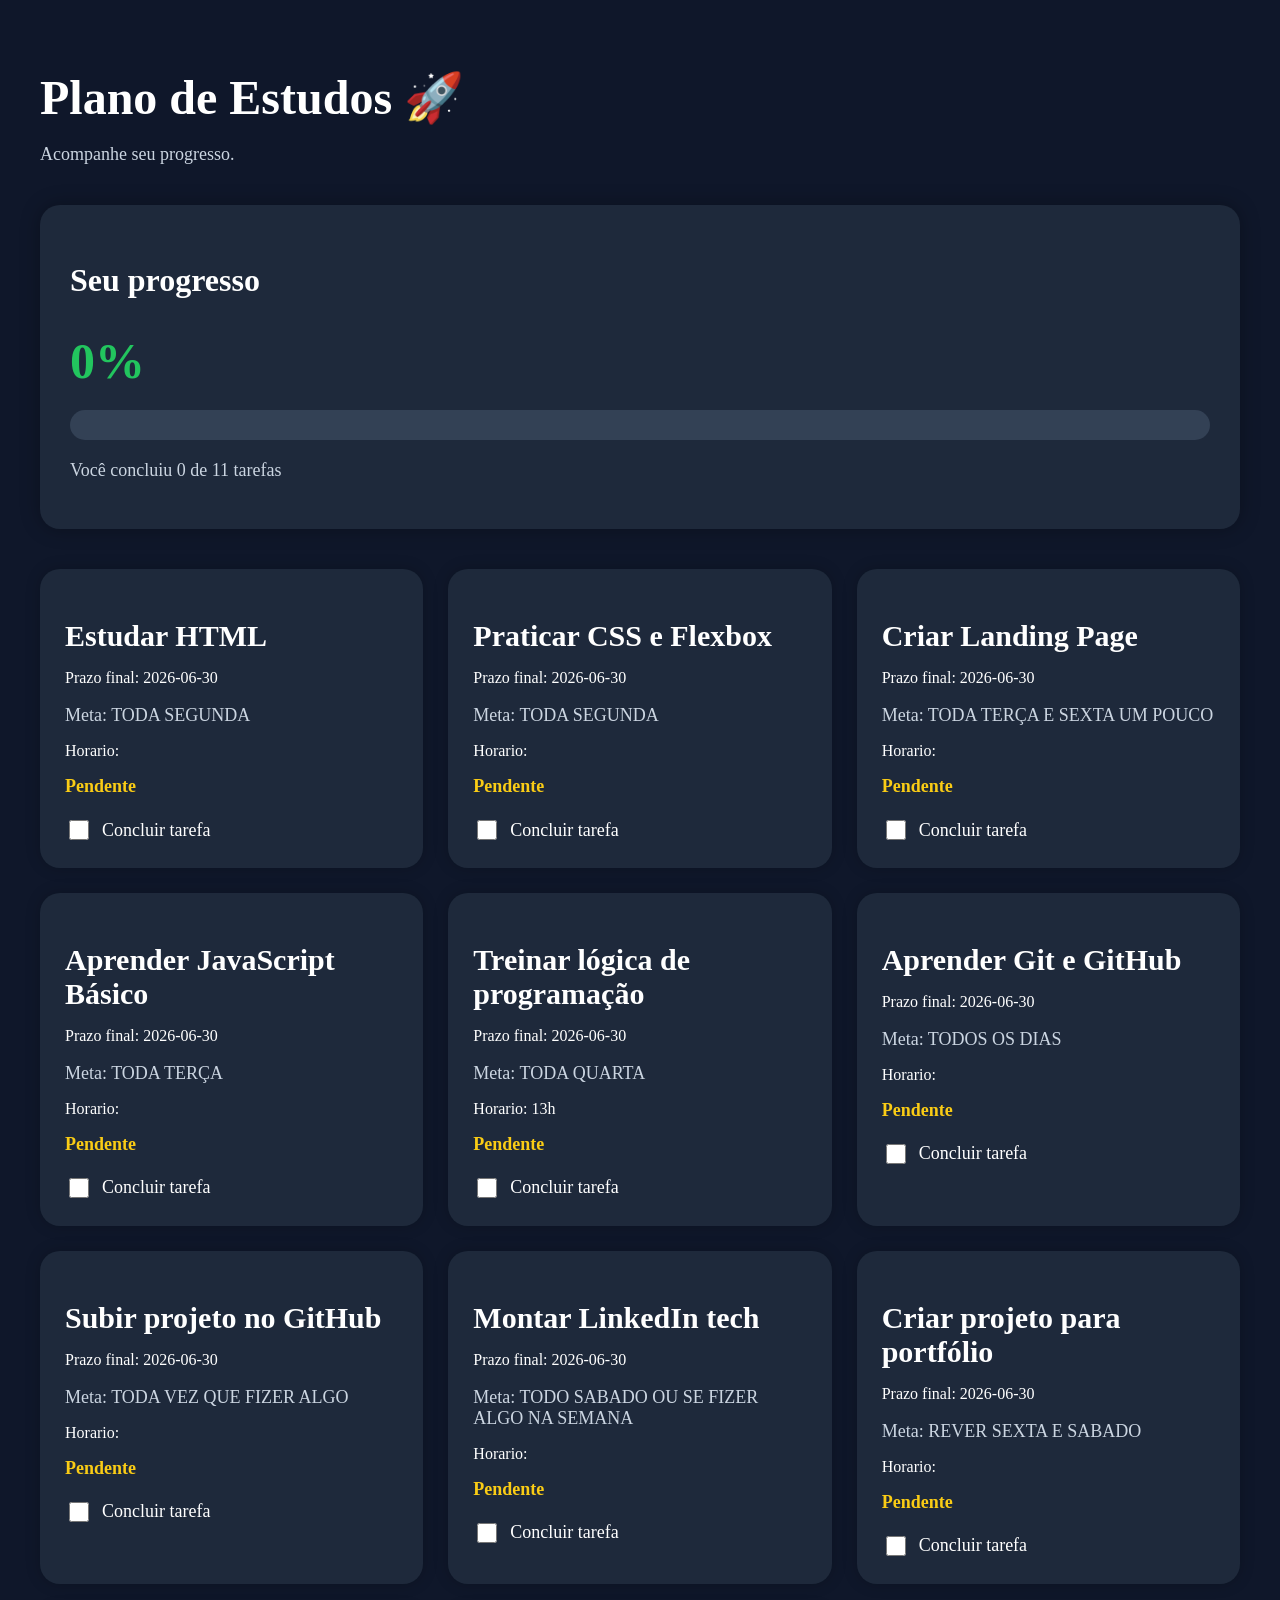
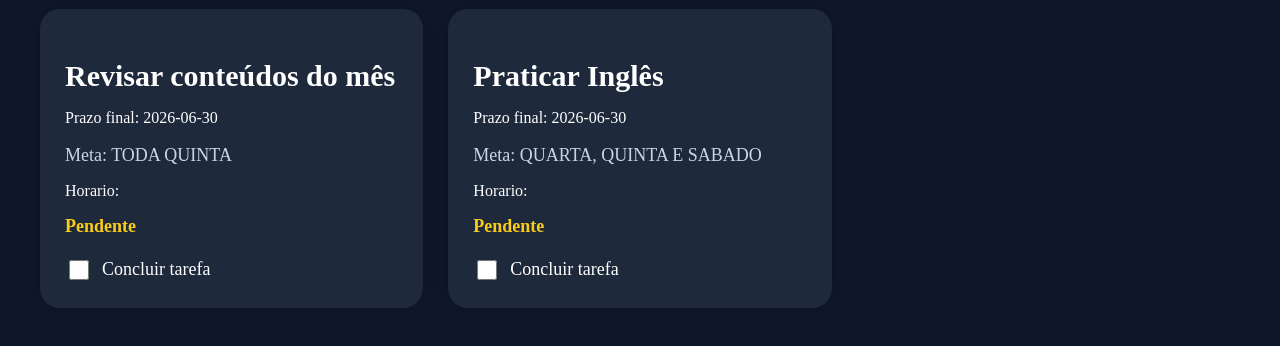
==== index.html @ c826266b "Update no JS" ====
<!DOCTYPE html>
<html lang="pt-BR">
<head>
  <meta charset="UTF-8">
  <meta name="viewport" content="width=device-width, initial-scale=1.0">
  <title>Plano de Estudos</title>

  <link rel="stylesheet" href="PlanodeEstudo.css">
</head>
<body>

  <div class="container">

    <div class="titulo">
      <h1>Plano de Estudos 🚀</h1>
      <p>Acompanhe seu progresso.</p>
    </div>

    <div class="progresso">
      <h2>Seu progresso</h2>

      <h1 id="percentual">0%</h1>

      <div class="barra">
        <div class="barra-preenchida" id="barra"></div>
      </div>

      <p id="texto-progresso"></p>
    </div>

    <div class="cards" id="cards"></div>

  </div>

  <script src="PlanodeEstudo.Js"></script>

</body>
</html>
---- PlanodeEstudo.css ----
Cola ISSO inteiro no seu `PlanodeEstudo.css` 👍

```css id="x8m2q5"
*{
  margin: 0;
  padding: 0;
  box-sizing: border-box;
  font-family: Arial, Helvetica, sans-serif;
}

body{
  background: #0f172a;
  color: white;
  padding: 30px;
}

.container{
  max-width: 1200px;
  margin: auto;
}

.titulo{
  margin-bottom: 40px;
}

.titulo h1{
  font-size: 48px;
  margin-bottom: 10px;
}

.titulo p{
  color: #cbd5e1;
  font-size: 18px;
}

.progresso{
  background: #1e293b;
  padding: 30px;
  border-radius: 20px;
  margin-bottom: 40px;
  box-shadow: 0 0 20px rgba(0,0,0,0.3);
}

.progresso h2{
  margin-bottom: 20px;
  font-size: 32px;
}

#percentual{
  font-size: 50px;
  margin-bottom: 20px;
  color: #22c55e;
}

.barra{
  width: 100%;
  height: 30px;
  background: #334155;
  border-radius: 30px;
  overflow: hidden;
  margin-bottom: 20px;
}

.barra-preenchida{
  width: 0%;
  height: 100%;
  background: linear-gradient(
    90deg,
    #22c55e,
    #4ade80
  );

  transition: 0.5s;
}

#texto-progresso{
  color: #cbd5e1;
  font-size: 18px;
}

.cards{
  display: grid;
  grid-template-columns: repeat(auto-fit, minmax(300px,1fr));
  gap: 25px;
}

.card{
  background: #1e293b;
  padding: 25px;
  border-radius: 20px;
  transition: 0.3s;
  box-shadow: 0 0 15px rgba(0,0,0,0.2);
}

.card:hover{
  transform: translateY(-5px);
}

.card h2{
  font-size: 30px;
  margin-bottom: 15px;
}

.descricao{
  color: #cbd5e1;
  margin-bottom: 15px;
  font-size: 18px;
}

.concluido{
  color: #22c55e;
  font-weight: bold;
  font-size: 18px;
}

.pendente{
  color: #facc15;
  font-weight: bold;
  font-size: 18px;
}

label{
  display: flex;
  align-items: center;
  gap: 10px;
  margin-top: 20px;
  font-size: 18px;
  cursor: pointer;
}

input[type="checkbox"]{
  width: 20px;
  height: 20px;
  cursor: pointer;
}

@media(max-width:768px){

  .titulo h1{
    font-size: 38px;
  }

  .progresso h2{
    font-size: 28px;
  }

  #percentual{
    font-size: 40px;
  }

}
```
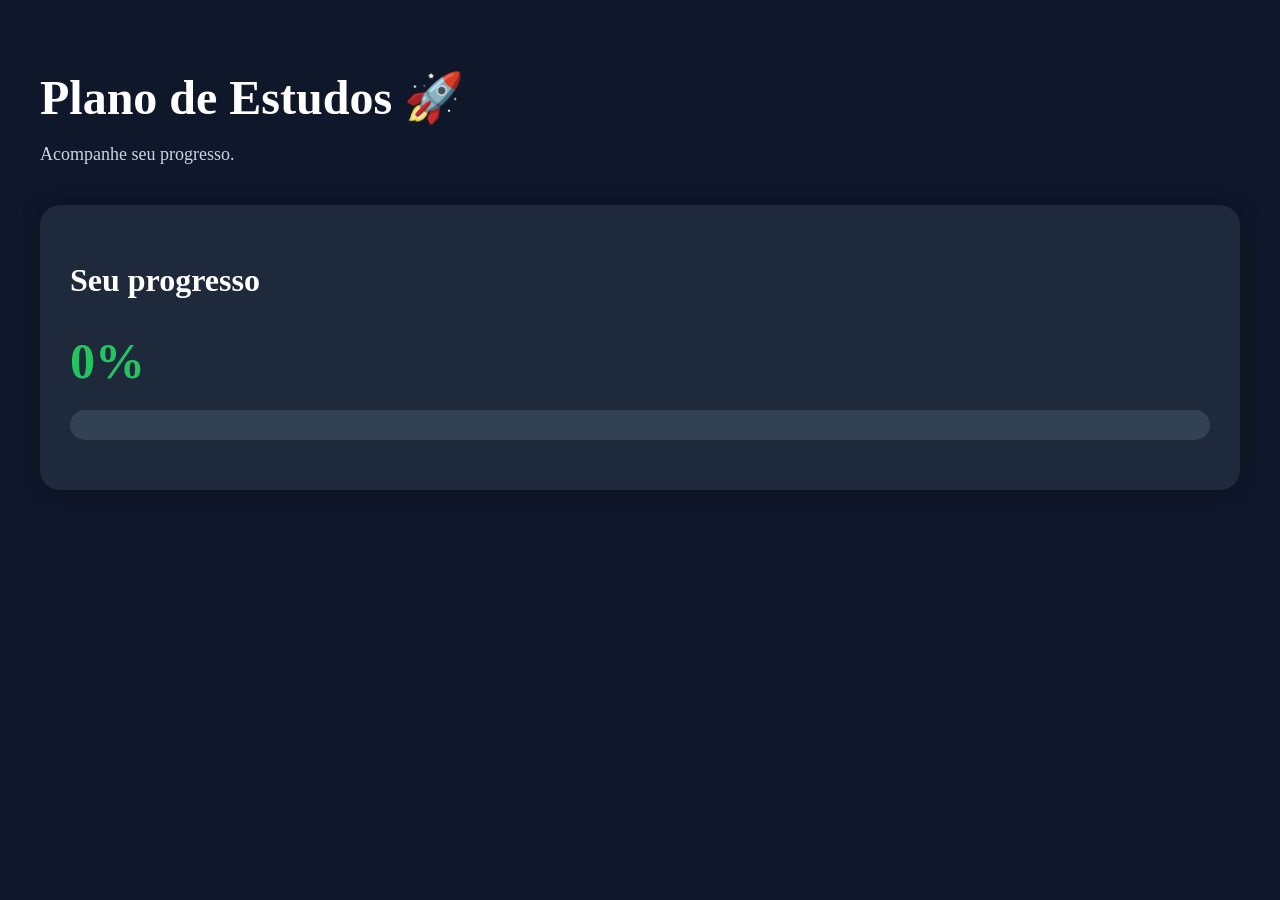
==== commit c1d90f2b: "Update no html" ====
--- a/index.html
+++ b/index.html
@@ -32,7 +32,7 @@
 
   </div>
 
-  <script src="PlanodeEstudo.Js"></script>
+  <script src="PlanodeEstudo.js"></script>
 
 </body>
 </html>
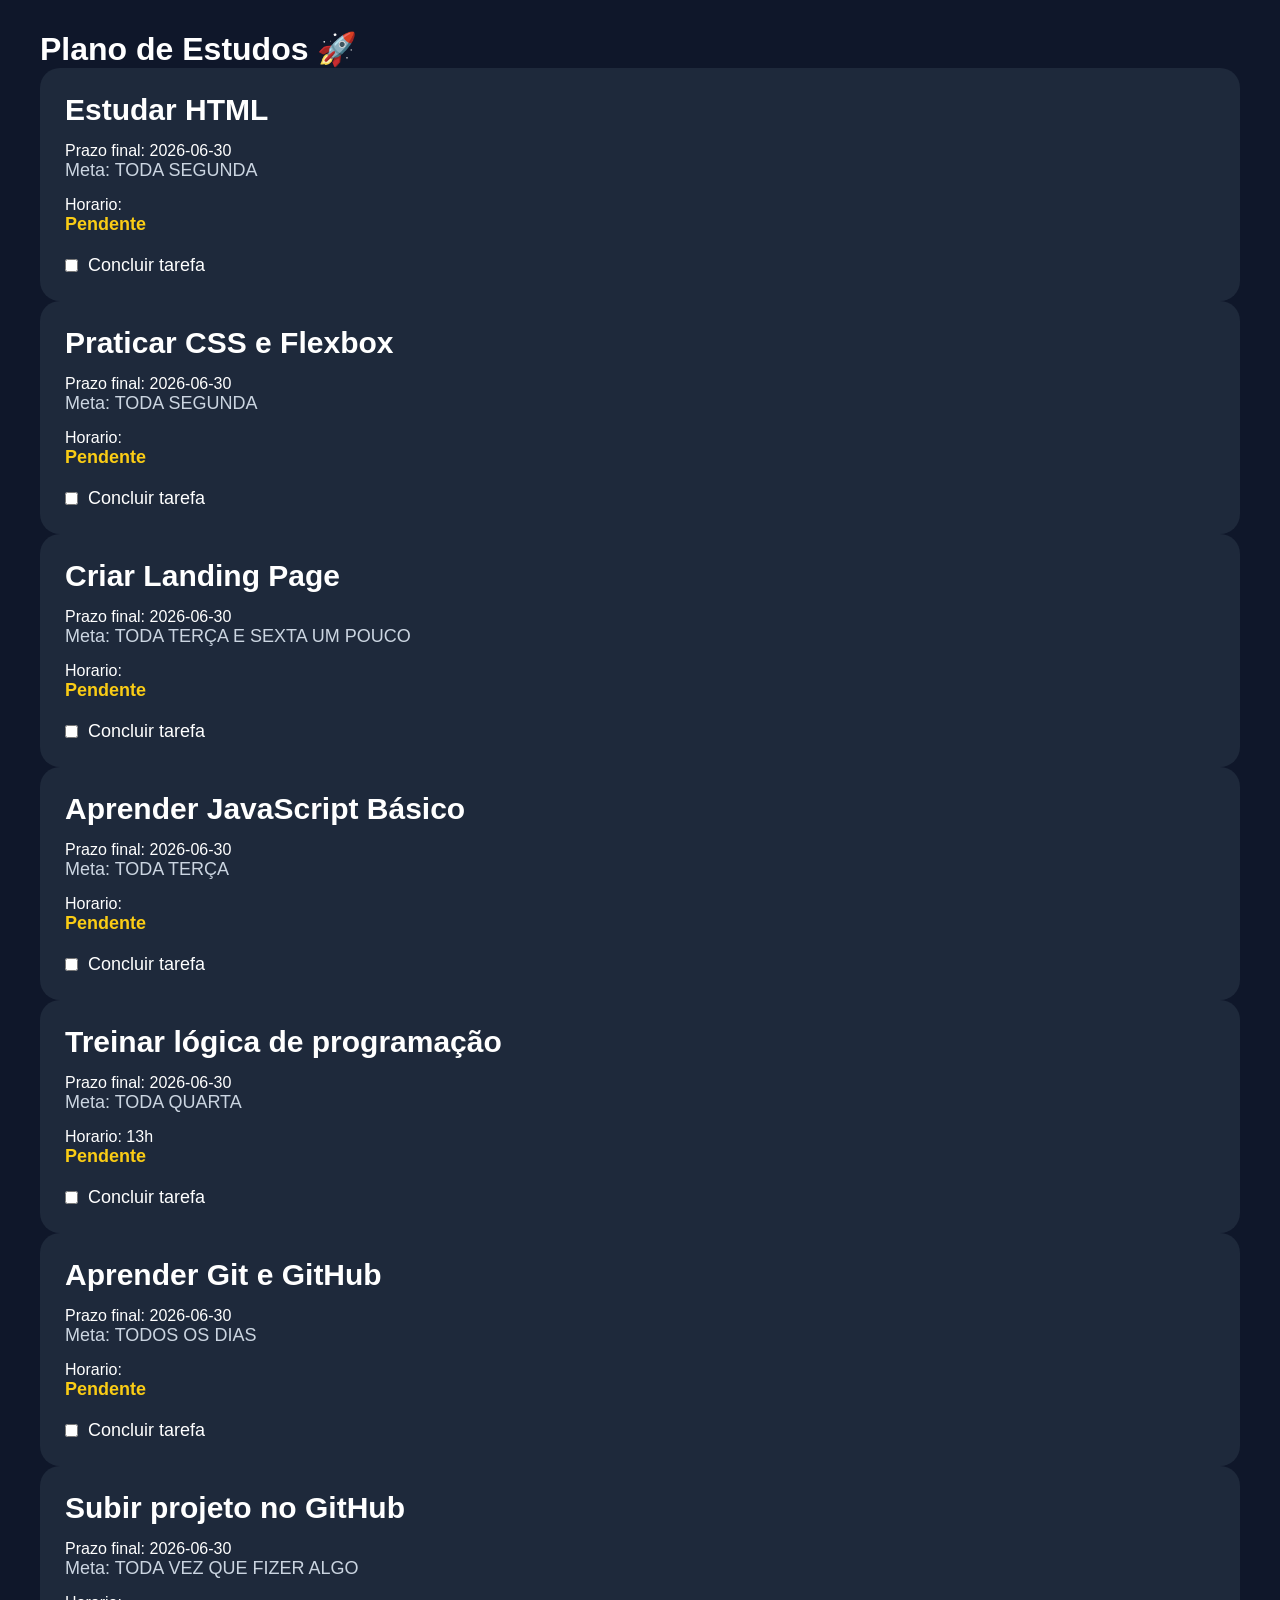
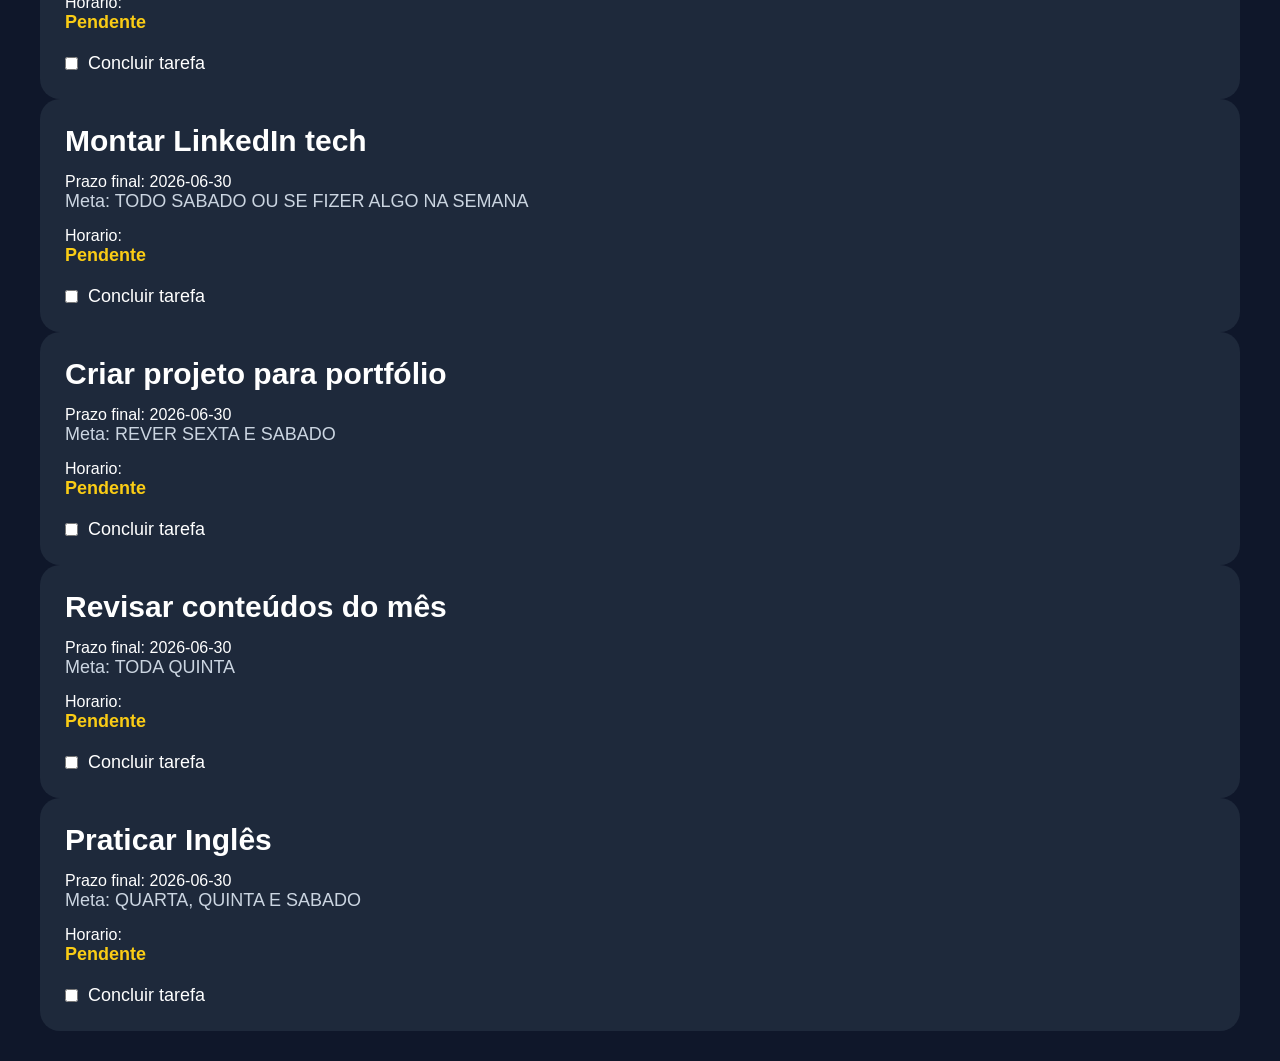
==== commit e282698e: "Inicio do Projeto" ====
--- a/index.html
+++ b/index.html
@@ -2,37 +2,16 @@
 <html lang="pt-BR">
 <head>
   <meta charset="UTF-8">
-  <meta name="viewport" content="width=device-width, initial-scale=1.0">
   <title>Plano de Estudos</title>
-
-  <link rel="stylesheet" href="PlanodeEstudo.css">
+  <link rel="stylesheet" href="style.css">
 </head>
 <body>
 
   <div class="container">
-
-    <div class="titulo">
-      <h1>Plano de Estudos 🚀</h1>
-      <p>Acompanhe seu progresso.</p>
-    </div>
-
-    <div class="progresso">
-      <h2>Seu progresso</h2>
-
-      <h1 id="percentual">0%</h1>
-
-      <div class="barra">
-        <div class="barra-preenchida" id="barra"></div>
-      </div>
-
-      <p id="texto-progresso"></p>
-    </div>
-
-    <div class="cards" id="cards"></div>
-
+    <h1>Plano de Estudos 🚀</h1>
+    <div id="cards"></div>
   </div>
 
-  <script src="PlanodeEstudo.js"></script>
-
+  <script src="script.js"></script>
 </body>
 </html>
--- a/style.css
+++ b/style.css
@@ -0,0 +1,146 @@
+*{
+  margin: 0;
+  padding: 0;
+  box-sizing: border-box;
+  font-family: Arial, Helvetica, sans-serif;
+}
+
+body{
+  background: #0f172a;
+  color: white;
+  padding: 30px;
+}
+
+.container{
+  max-width: 1200px;
+  margin: auto;
+}
+
+.titulo{
+  margin-bottom: 40px;
+}
+
+.titulo h1{
+  font-size: 48px;
+  margin-bottom: 10px;
+}
+
+.titulo p{
+  color: #cbd5e1;
+  font-size: 18px;
+}
+
+.progresso{
+  background: #1e293b;
+  padding: 30px;
+  border-radius: 20px;
+  margin-bottom: 40px;
+  box-shadow: 0 0 20px rgba(0,0,0,0.3);
+}
+
+.progresso h2{
+  margin-bottom: 20px;
+  font-size: 32px;
+}
+
+#percentual{
+  font-size: 50px;
+  margin-bottom: 20px;
+  color: #22c55e;
+}
+
+.barra{
+  width: 100%;
+  height: 30px;
+  background: #334155;
+  border-radius: 30px;
+  overflow: hidden;
+  margin-bottom: 20px;
+}
+
+.barra-preenchida{
+  width: 0%;
+  height: 100%;
+  background: linear-gradient(90deg, #22c55e, #4ade80, #86efac);
+  transition: 0.5s;
+}
+
+#texto-progresso{
+  color: #cbd5e1;
+  font-size: 18px;
+}
+
+.cards{
+  display: grid;
+  grid-template-columns: repeat(auto-fit, minmax(300px,1fr));
+  gap: 25px;
+}
+
+.card{
+  background: #1e293b;
+  padding: 25px;
+  border-radius: 20px;
+  transition: transform 0.3s ease, box-shadow 0.3s ease;
+}
+
+.card:hover {
+  transform: translateY(-8px);
+  box-shadow: 0 10px 25px rgba(0,0,0,0.4);
+}
+
+.card h2{
+  font-size: 30px;
+  margin-bottom: 15px;
+}
+
+.descricao{
+  color: #cbd5e1;
+  margin-bottom: 15px;
+  font-size: 18px;
+}   
+
+.concluido{
+  color: #22c55e;
+  font-weight: bold;
+  font-size: 18px;
+}
+
+.pendente{
+  color: #facc15;
+  font-weight: bold;
+  font-size: 18px;
+}
+
+label{
+  display: flex;
+  align-items: center;
+  gap: 10px;
+  margin-top: 20px;
+  font-size: 18px;
+  cursor: pointer;
+}
+
+input[type="checkbox"]:focus {
+  outline: 2px solid #22c55e;
+  outline-offset: 2px;
+}
+
+@media(max-width:768px){
+    .cards {
+        grid-template-columns: 1fr;
+}
+  
+  .titulo h1{
+    font-size: 38px;
+  }
+
+  .progresso h2{
+    font-size: 28px;
+  }
+
+  #percentual{
+    font-size: 40px;
+  }
+
+}
+```
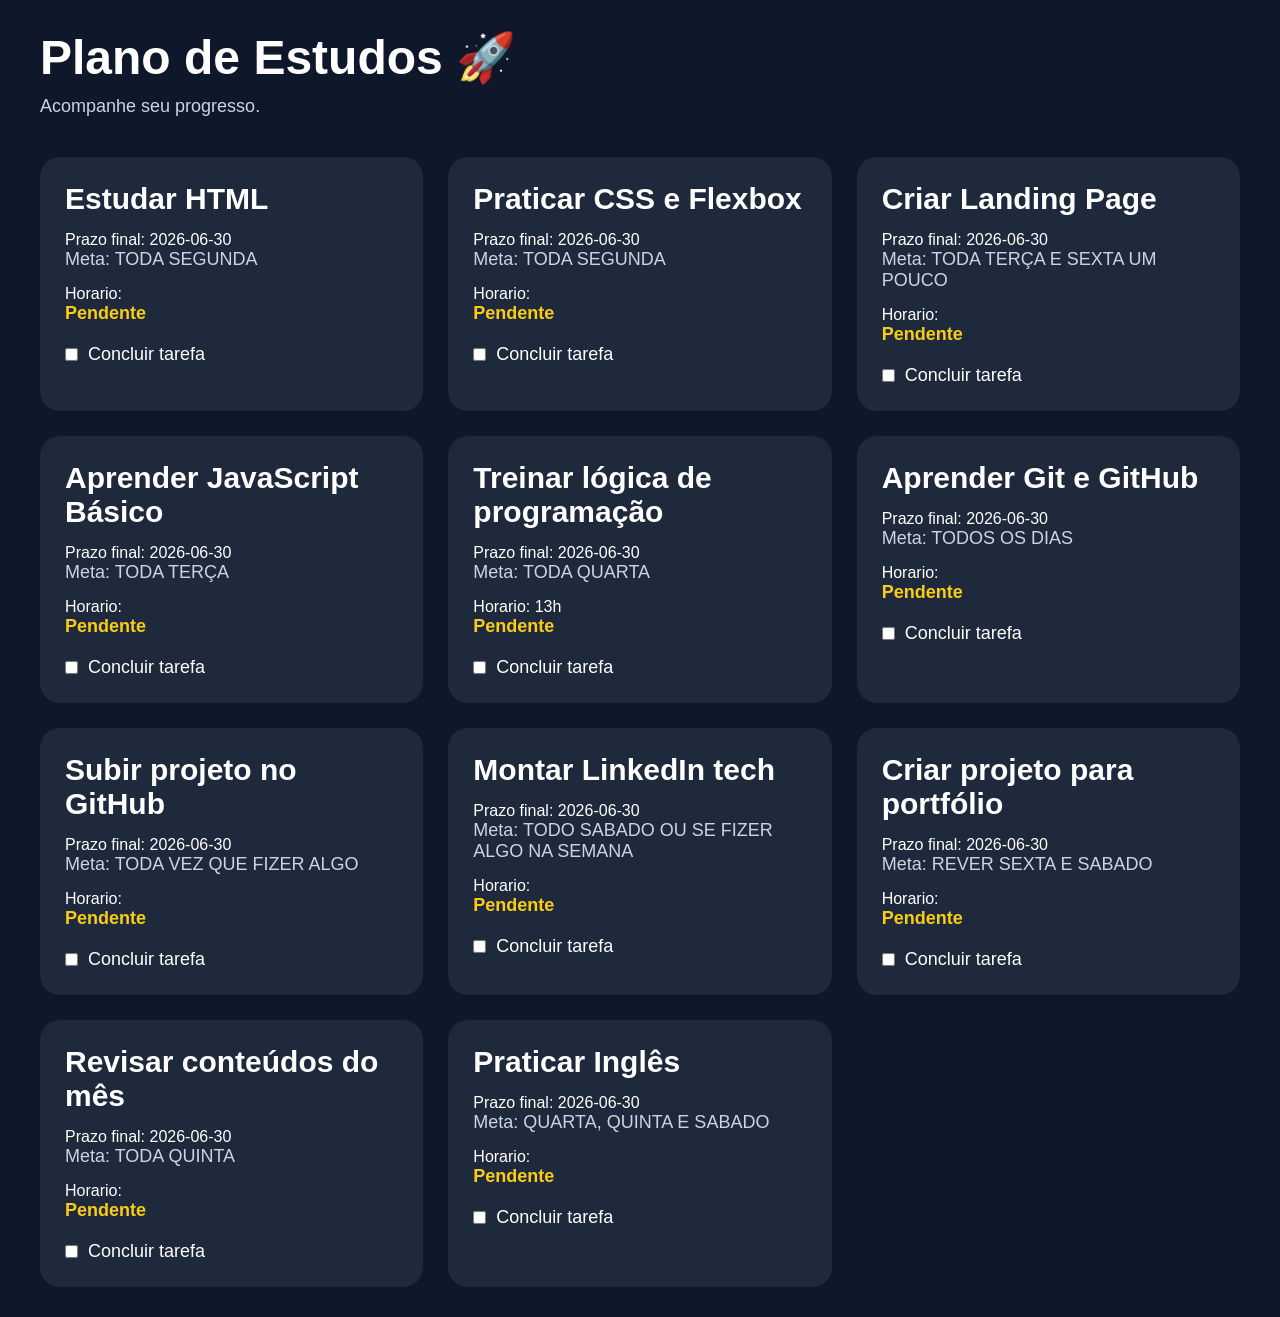
==== commit e403947a: "Update no html" ====
--- a/index.html
+++ b/index.html
@@ -2,16 +2,25 @@
 <html lang="pt-BR">
 <head>
   <meta charset="UTF-8">
+  <meta name="viewport" content="width=device-width, initial-scale=1.0">
   <title>Plano de Estudos</title>
-  <link rel="stylesheet" href="style.css">
+
+  <link rel="stylesheet" href="PlanodeEstudo.css">
 </head>
 <body>
 
   <div class="container">
-    <h1>Plano de Estudos 🚀</h1>
-    <div id="cards"></div>
+
+    <div class="titulo">
+      <h1>Plano de Estudos 🚀</h1>
+      <p>Acompanhe seu progresso.</p>
+    </div>
+
+    <div class="cards" id="cards"></div>
+
   </div>
 
-  <script src="script.js"></script>
+  <script src="PlanodeEstudo.Js"></script>
+
 </body>
 </html>
--- a/PlanodeEstudo.css
+++ b/PlanodeEstudo.css
@@ -0,0 +1,146 @@
+*{
+  margin: 0;
+  padding: 0;
+  box-sizing: border-box;
+  font-family: Arial, Helvetica, sans-serif;
+}
+
+body{
+  background: #0f172a;
+  color: white;
+  padding: 30px;
+}
+
+.container{
+  max-width: 1200px;
+  margin: auto;
+}
+
+.titulo{
+  margin-bottom: 40px;
+}
+
+.titulo h1{
+  font-size: 48px;
+  margin-bottom: 10px;
+}
+
+.titulo p{
+  color: #cbd5e1;
+  font-size: 18px;
+}
+
+.progresso{
+  background: #1e293b;
+  padding: 30px;
+  border-radius: 20px;
+  margin-bottom: 40px;
+  box-shadow: 0 0 20px rgba(0,0,0,0.3);
+}
+
+.progresso h2{
+  margin-bottom: 20px;
+  font-size: 32px;
+}
+
+#percentual{
+  font-size: 50px;
+  margin-bottom: 20px;
+  color: #22c55e;
+}
+
+.barra{
+  width: 100%;
+  height: 30px;
+  background: #334155;
+  border-radius: 30px;
+  overflow: hidden;
+  margin-bottom: 20px;
+}
+
+.barra-preenchida{
+  width: 0%;
+  height: 100%;
+  background: linear-gradient(90deg, #22c55e, #4ade80, #86efac);
+  transition: 0.5s;
+}
+
+#texto-progresso{
+  color: #cbd5e1;
+  font-size: 18px;
+}
+
+.cards{
+  display: grid;
+  grid-template-columns: repeat(auto-fit, minmax(300px,1fr));
+  gap: 25px;
+}
+
+.card{
+  background: #1e293b;
+  padding: 25px;
+  border-radius: 20px;
+  transition: transform 0.3s ease, box-shadow 0.3s ease;
+}
+
+.card:hover {
+  transform: translateY(-8px);
+  box-shadow: 0 10px 25px rgba(0,0,0,0.4);
+}
+
+.card h2{
+  font-size: 30px;
+  margin-bottom: 15px;
+}
+
+.descricao{
+  color: #cbd5e1;
+  margin-bottom: 15px;
+  font-size: 18px;
+}   
+
+.concluido{
+  color: #22c55e;
+  font-weight: bold;
+  font-size: 18px;
+}
+
+.pendente{
+  color: #facc15;
+  font-weight: bold;
+  font-size: 18px;
+}
+
+label{
+  display: flex;
+  align-items: center;
+  gap: 10px;
+  margin-top: 20px;
+  font-size: 18px;
+  cursor: pointer;
+}
+
+input[type="checkbox"]:focus {
+  outline: 2px solid #22c55e;
+  outline-offset: 2px;
+}
+
+@media(max-width:768px){
+    .cards {
+        grid-template-columns: 1fr;
+}
+  
+  .titulo h1{
+    font-size: 38px;
+  }
+
+  .progresso h2{
+    font-size: 28px;
+  }
+
+  #percentual{
+    font-size: 40px;
+  }
+
+}
+```
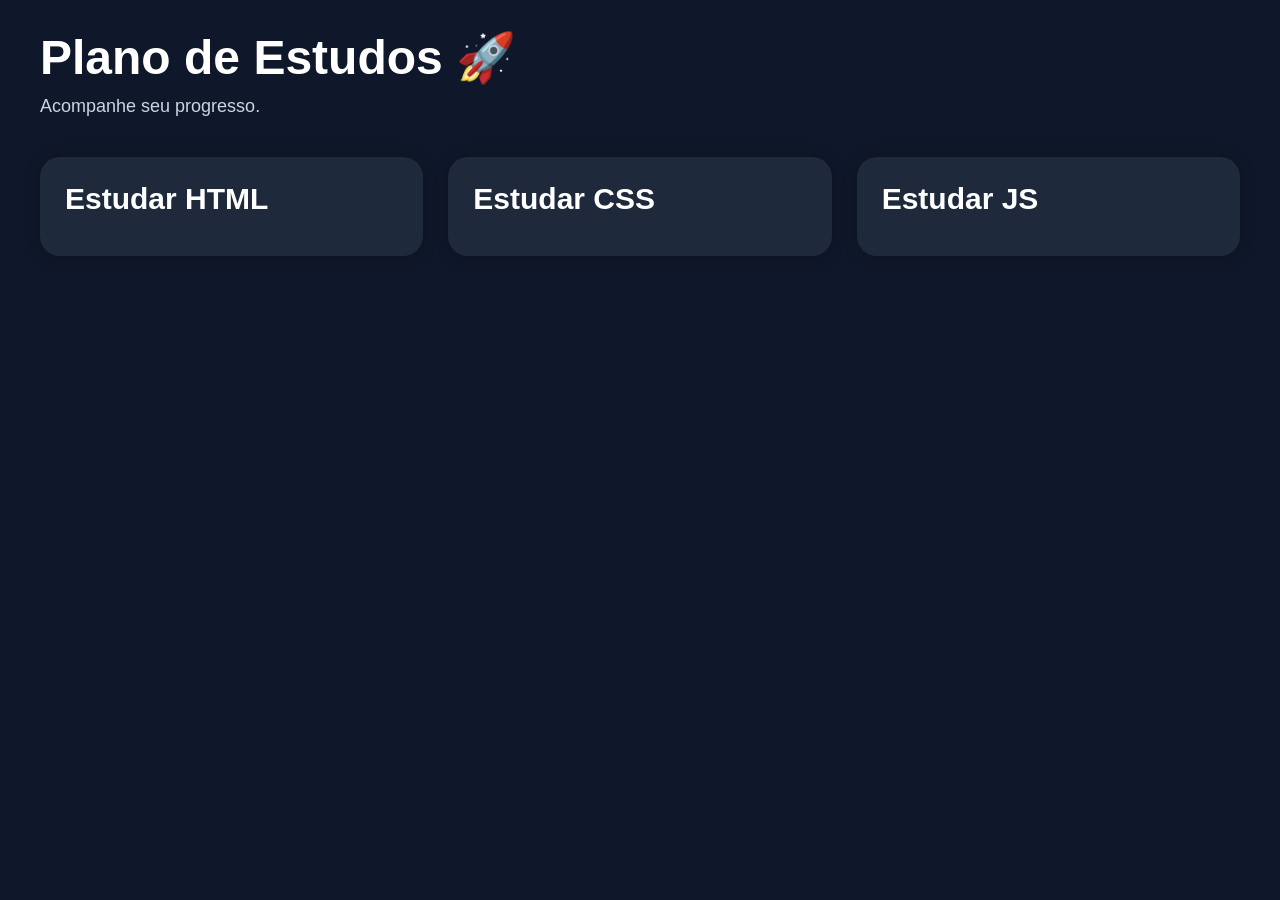
==== commit b62895f3: "Update no html" ====
--- a/index.html
+++ b/index.html
@@ -5,7 +5,7 @@
   <meta name="viewport" content="width=device-width, initial-scale=1.0">
   <title>Plano de Estudos</title>
 
-  <link rel="stylesheet" href="PlanodeEstudo.css">
+  <link rel="stylesheet" href="style.css">
 </head>
 <body>
 
@@ -20,7 +20,7 @@
 
   </div>
 
-  <script src="PlanodeEstudo.Js"></script>
+  <script src="script.js"></script>
 
 </body>
 </html>
--- a/style.css
+++ b/style.css
@@ -0,0 +1,87 @@
+*{
+  margin: 0;
+  padding: 0;
+  box-sizing: border-box;
+  font-family: Arial, Helvetica, sans-serif;
+}
+
+body{
+  background: #0f172a;
+  color: white;
+  padding: 30px;
+}
+
+.container{
+  max-width: 1200px;
+  margin: auto;
+}
+
+.titulo{
+  margin-bottom: 40px;
+}
+
+.titulo h1{
+  font-size: 48px;
+  margin-bottom: 10px;
+}
+
+.titulo p{
+  color: #cbd5e1;
+  font-size: 18px;
+}
+
+.cards{
+  display: grid;
+  grid-template-columns: repeat(auto-fit, minmax(300px,1fr));
+  gap: 25px;
+}
+
+.card{
+  background: #1e293b;
+  padding: 25px;
+  border-radius: 20px;
+  transition: 0.3s;
+  box-shadow: 0 0 15px rgba(0,0,0,0.2);
+}
+
+.card:hover{
+  transform: translateY(-5px);
+}
+
+.card h2{
+  font-size: 30px;
+  margin-bottom: 15px;
+}
+
+.descricao{
+  color: #cbd5e1;
+  margin-bottom: 15px;
+  font-size: 18px;
+}
+
+.concluido{
+  color: #22c55e;
+  font-weight: bold;
+  font-size: 18px;
+}
+
+.pendente{
+  color: #facc15;
+  font-weight: bold;
+  font-size: 18px;
+}
+
+label{
+  display: flex;
+  align-items: center;
+  gap: 10px;
+  margin-top: 20px;
+  font-size: 18px;
+  cursor: pointer;
+}
+
+input[type="checkbox"]{
+  width: 20px;
+  height: 20px;
+  cursor: pointer;
+}
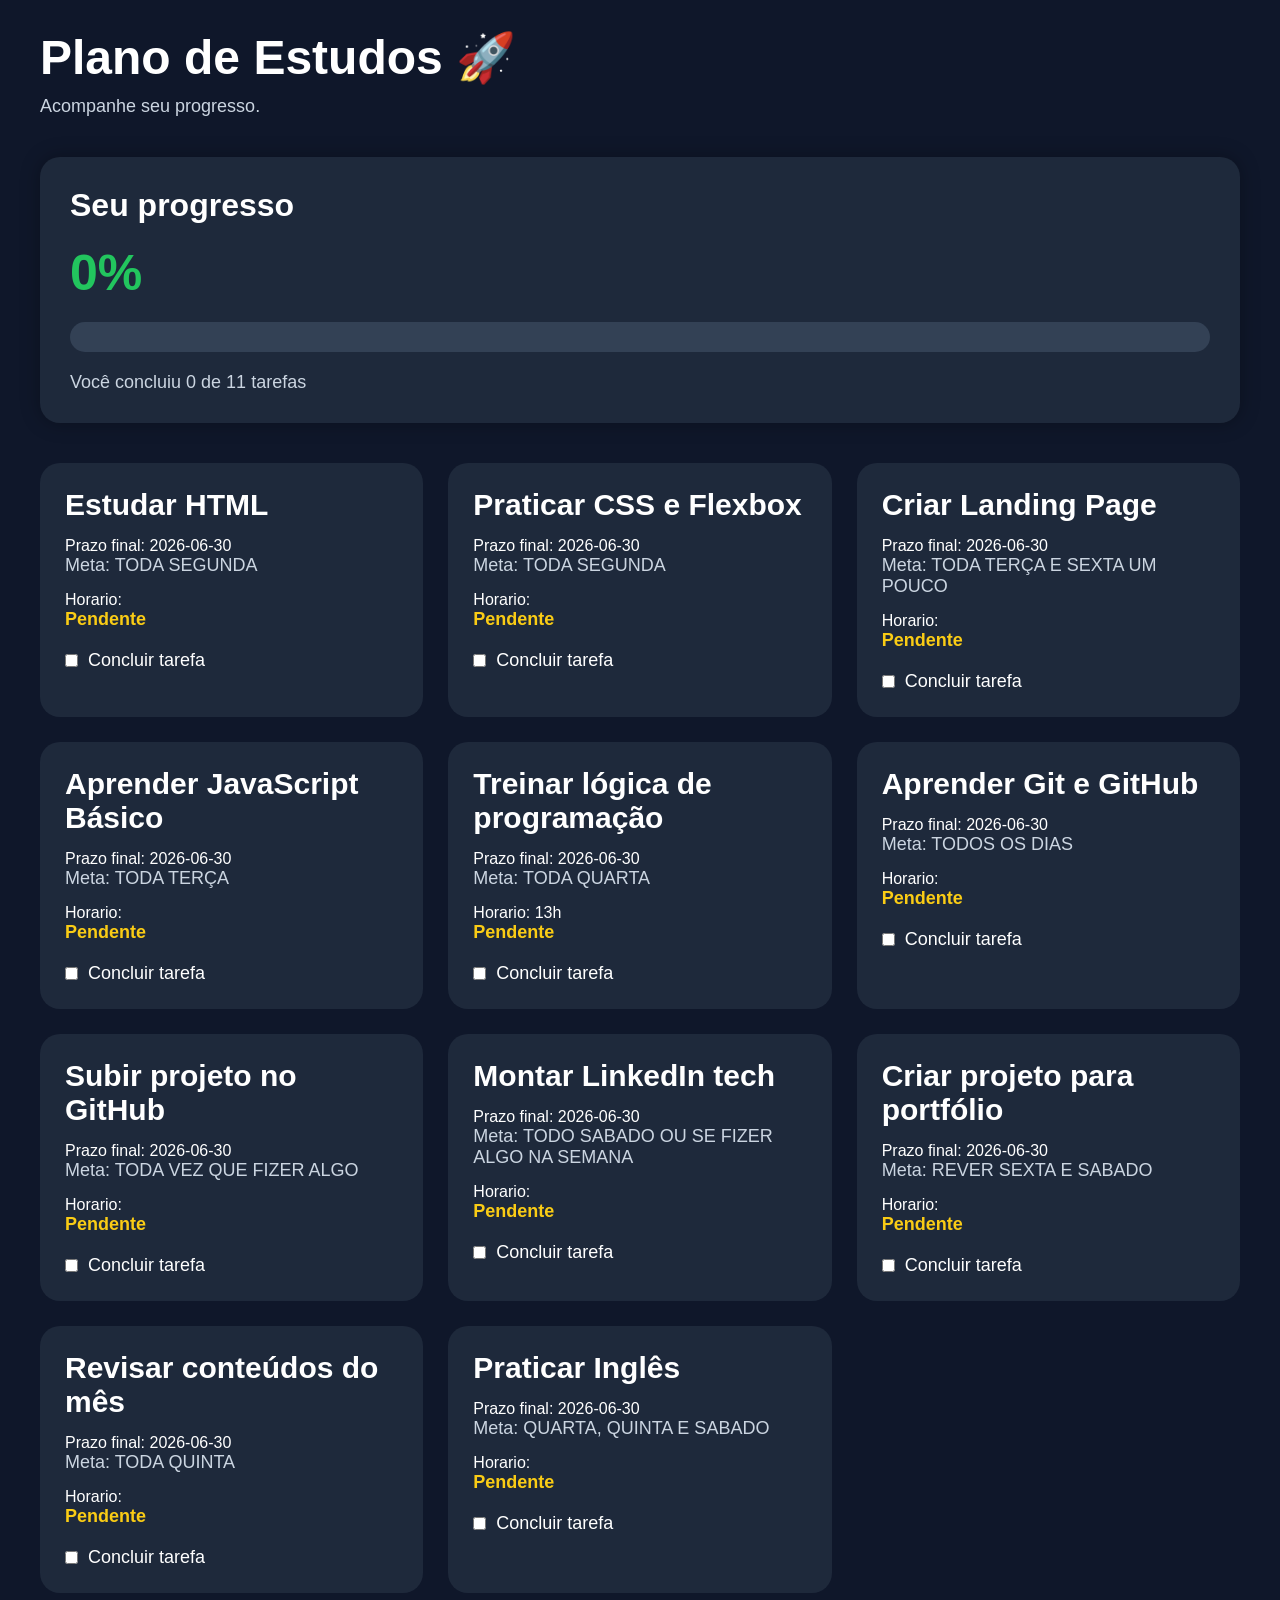
==== commit c1605d23: "Arrumando alguns erros no html" ====
--- a/index.html
+++ b/index.html
@@ -5,7 +5,7 @@
   <meta name="viewport" content="width=device-width, initial-scale=1.0">
   <title>Plano de Estudos</title>
 
-  <link rel="stylesheet" href="style.css">
+  <link rel="stylesheet" href="PlanodeEstudo.css">
 </head>
 <body>
 
@@ -16,11 +16,23 @@
       <p>Acompanhe seu progresso.</p>
     </div>
 
+    <div class="progresso">
+      <h2>Seu progresso</h2>
+
+      <h1 id="percentual">0%</h1>
+
+      <div class="barra">
+        <div class="barra-preenchida" id="barra"></div>
+      </div>
+
+      <p id="texto-progresso"></p>
+    </div>
+
     <div class="cards" id="cards"></div>
 
   </div>
 
-  <script src="script.js"></script>
+  <script src="PlanodeEstudo.Js"></script>
 
 </body>
 </html>
--- a/PlanodeEstudo.css
+++ b/PlanodeEstudo.css
@@ -0,0 +1,146 @@
+*{
+  margin: 0;
+  padding: 0;
+  box-sizing: border-box;
+  font-family: Arial, Helvetica, sans-serif;
+}
+
+body{
+  background: #0f172a;
+  color: white;
+  padding: 30px;
+}
+
+.container{
+  max-width: 1200px;
+  margin: auto;
+}
+
+.titulo{
+  margin-bottom: 40px;
+}
+
+.titulo h1{
+  font-size: 48px;
+  margin-bottom: 10px;
+}
+
+.titulo p{
+  color: #cbd5e1;
+  font-size: 18px;
+}
+
+.progresso{
+  background: #1e293b;
+  padding: 30px;
+  border-radius: 20px;
+  margin-bottom: 40px;
+  box-shadow: 0 0 20px rgba(0,0,0,0.3);
+}
+
+.progresso h2{
+  margin-bottom: 20px;
+  font-size: 32px;
+}
+
+#percentual{
+  font-size: 50px;
+  margin-bottom: 20px;
+  color: #22c55e;
+}
+
+.barra{
+  width: 100%;
+  height: 30px;
+  background: #334155;
+  border-radius: 30px;
+  overflow: hidden;
+  margin-bottom: 20px;
+}
+
+.barra-preenchida{
+  width: 0%;
+  height: 100%;
+  background: linear-gradient(90deg, #22c55e, #4ade80, #86efac);
+  transition: 0.5s;
+}
+
+#texto-progresso{
+  color: #cbd5e1;
+  font-size: 18px;
+}
+
+.cards{
+  display: grid;
+  grid-template-columns: repeat(auto-fit, minmax(300px,1fr));
+  gap: 25px;
+}
+
+.card{
+  background: #1e293b;
+  padding: 25px;
+  border-radius: 20px;
+  transition: transform 0.3s ease, box-shadow 0.3s ease;
+}
+
+.card:hover {
+  transform: translateY(-8px);
+  box-shadow: 0 10px 25px rgba(0,0,0,0.4);
+}
+
+.card h2{
+  font-size: 30px;
+  margin-bottom: 15px;
+}
+
+.descricao{
+  color: #cbd5e1;
+  margin-bottom: 15px;
+  font-size: 18px;
+}   
+
+.concluido{
+  color: #22c55e;
+  font-weight: bold;
+  font-size: 18px;
+}
+
+.pendente{
+  color: #facc15;
+  font-weight: bold;
+  font-size: 18px;
+}
+
+label{
+  display: flex;
+  align-items: center;
+  gap: 10px;
+  margin-top: 20px;
+  font-size: 18px;
+  cursor: pointer;
+}
+
+input[type="checkbox"]:focus {
+  outline: 2px solid #22c55e;
+  outline-offset: 2px;
+}
+
+@media(max-width:768px){
+    .cards {
+        grid-template-columns: 1fr;
+}
+  
+  .titulo h1{
+    font-size: 38px;
+  }
+
+  .progresso h2{
+    font-size: 28px;
+  }
+
+  #percentual{
+    font-size: 40px;
+  }
+
+}
+```
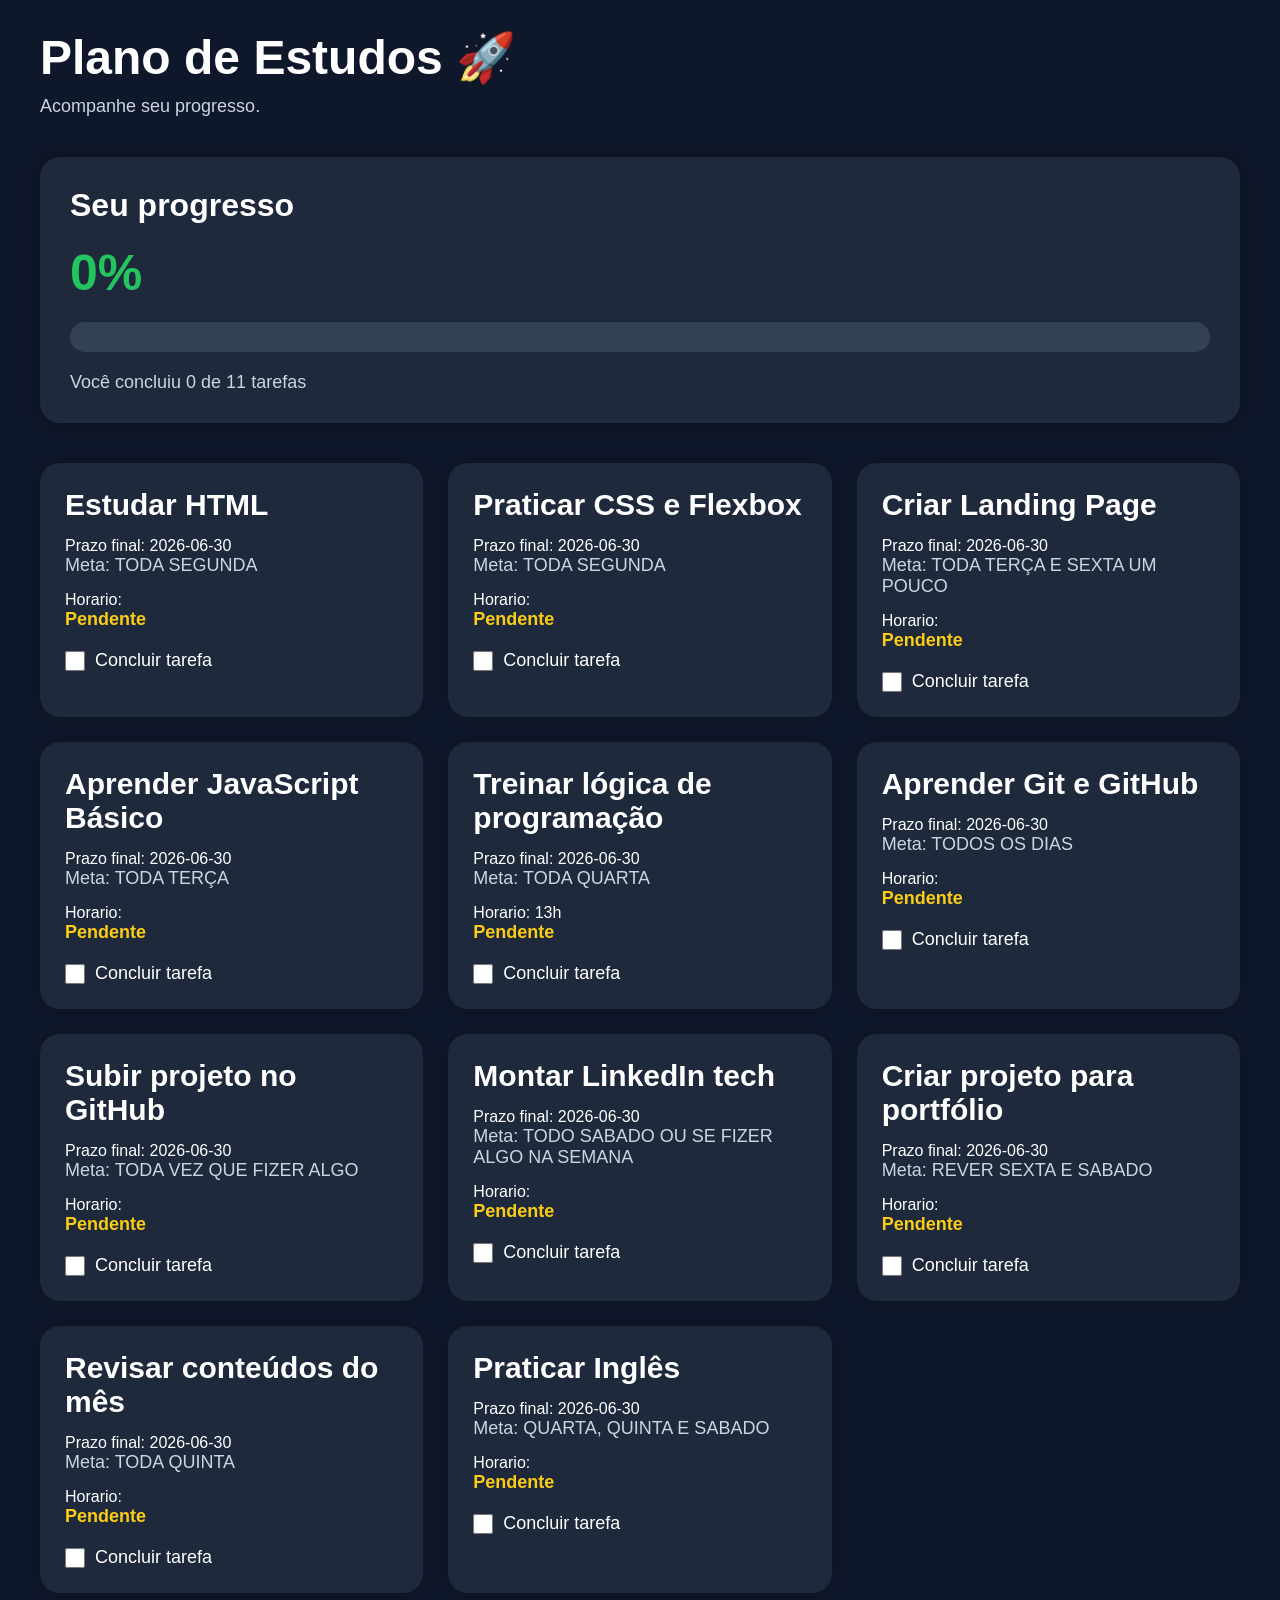
==== commit 3859f893: "Arrumando Html" ====
--- a/index.html
+++ b/index.html
@@ -5,7 +5,7 @@
   <meta name="viewport" content="width=device-width, initial-scale=1.0">
   <title>Plano de Estudos</title>
 
-  <link rel="stylesheet" href="PlanodeEstudo.css">
+  <link rel="stylesheet" href="style.css">
 </head>
 <body>
 
@@ -32,7 +32,7 @@
 
   </div>
 
-  <script src="PlanodeEstudo.Js"></script>
+  <script src="script.js"></script>
 
 </body>
 </html>
--- a/style.css
+++ b/style.css
@@ -0,0 +1,149 @@
+*{
+  margin: 0;
+  padding: 0;
+  box-sizing: border-box;
+  font-family: Arial, Helvetica, sans-serif;
+}
+
+body{
+  background: #0f172a;
+  color: white;
+  padding: 30px;
+}
+
+.container{
+  max-width: 1200px;
+  margin: auto;
+}
+
+.titulo{
+  margin-bottom: 40px;
+}
+
+.titulo h1{
+  font-size: 48px;
+  margin-bottom: 10px;
+}
+
+.titulo p{
+  color: #cbd5e1;
+  font-size: 18px;
+}
+
+.progresso{
+  background: #1e293b;
+  padding: 30px;
+  border-radius: 20px;
+  margin-bottom: 40px;
+  box-shadow: 0 0 20px rgba(0,0,0,0.3);
+}
+
+.progresso h2{
+  margin-bottom: 20px;
+  font-size: 32px;
+}
+
+#percentual{
+  font-size: 50px;
+  margin-bottom: 20px;
+  color: #22c55e;
+}
+
+.barra{
+  width: 100%;
+  height: 30px;
+  background: #334155;
+  border-radius: 30px;
+  overflow: hidden;
+  margin-bottom: 20px;
+}
+
+.barra-preenchida{
+  width: 0%;
+  height: 100%;
+  background: linear-gradient(
+    90deg,
+    #22c55e,
+    #4ade80
+  );
+
+  transition: 0.5s;
+}
+
+#texto-progresso{
+  color: #cbd5e1;
+  font-size: 18px;
+}
+
+.cards{
+  display: grid;
+  grid-template-columns: repeat(auto-fit, minmax(300px,1fr));
+  gap: 25px;
+}
+
+.card{
+  background: #1e293b;
+  padding: 25px;
+  border-radius: 20px;
+  transition: 0.3s;
+  box-shadow: 0 0 15px rgba(0,0,0,0.2);
+}
+
+.card:hover{
+  transform: translateY(-5px);
+}
+
+.card h2{
+  font-size: 30px;
+  margin-bottom: 15px;
+}
+
+.descricao{
+  color: #cbd5e1;
+  margin-bottom: 15px;
+  font-size: 18px;
+}
+
+.concluido{
+  color: #22c55e;
+  font-weight: bold;
+  font-size: 18px;
+}
+
+.pendente{
+  color: #facc15;
+  font-weight: bold;
+  font-size: 18px;
+}
+
+label{
+  display: flex;
+  align-items: center;
+  gap: 10px;
+  margin-top: 20px;
+  font-size: 18px;
+  cursor: pointer;
+}
+
+input[type="checkbox"]{
+  width: 20px;
+  height: 20px;
+  cursor: pointer;
+}
+
+@media(max-width:768px){
+
+  .titulo h1{
+    font-size: 38px;
+  }
+
+  .progresso h2{
+    font-size: 28px;
+  }
+
+  #percentual{
+    font-size: 40px;
+  }
+
+}
+```
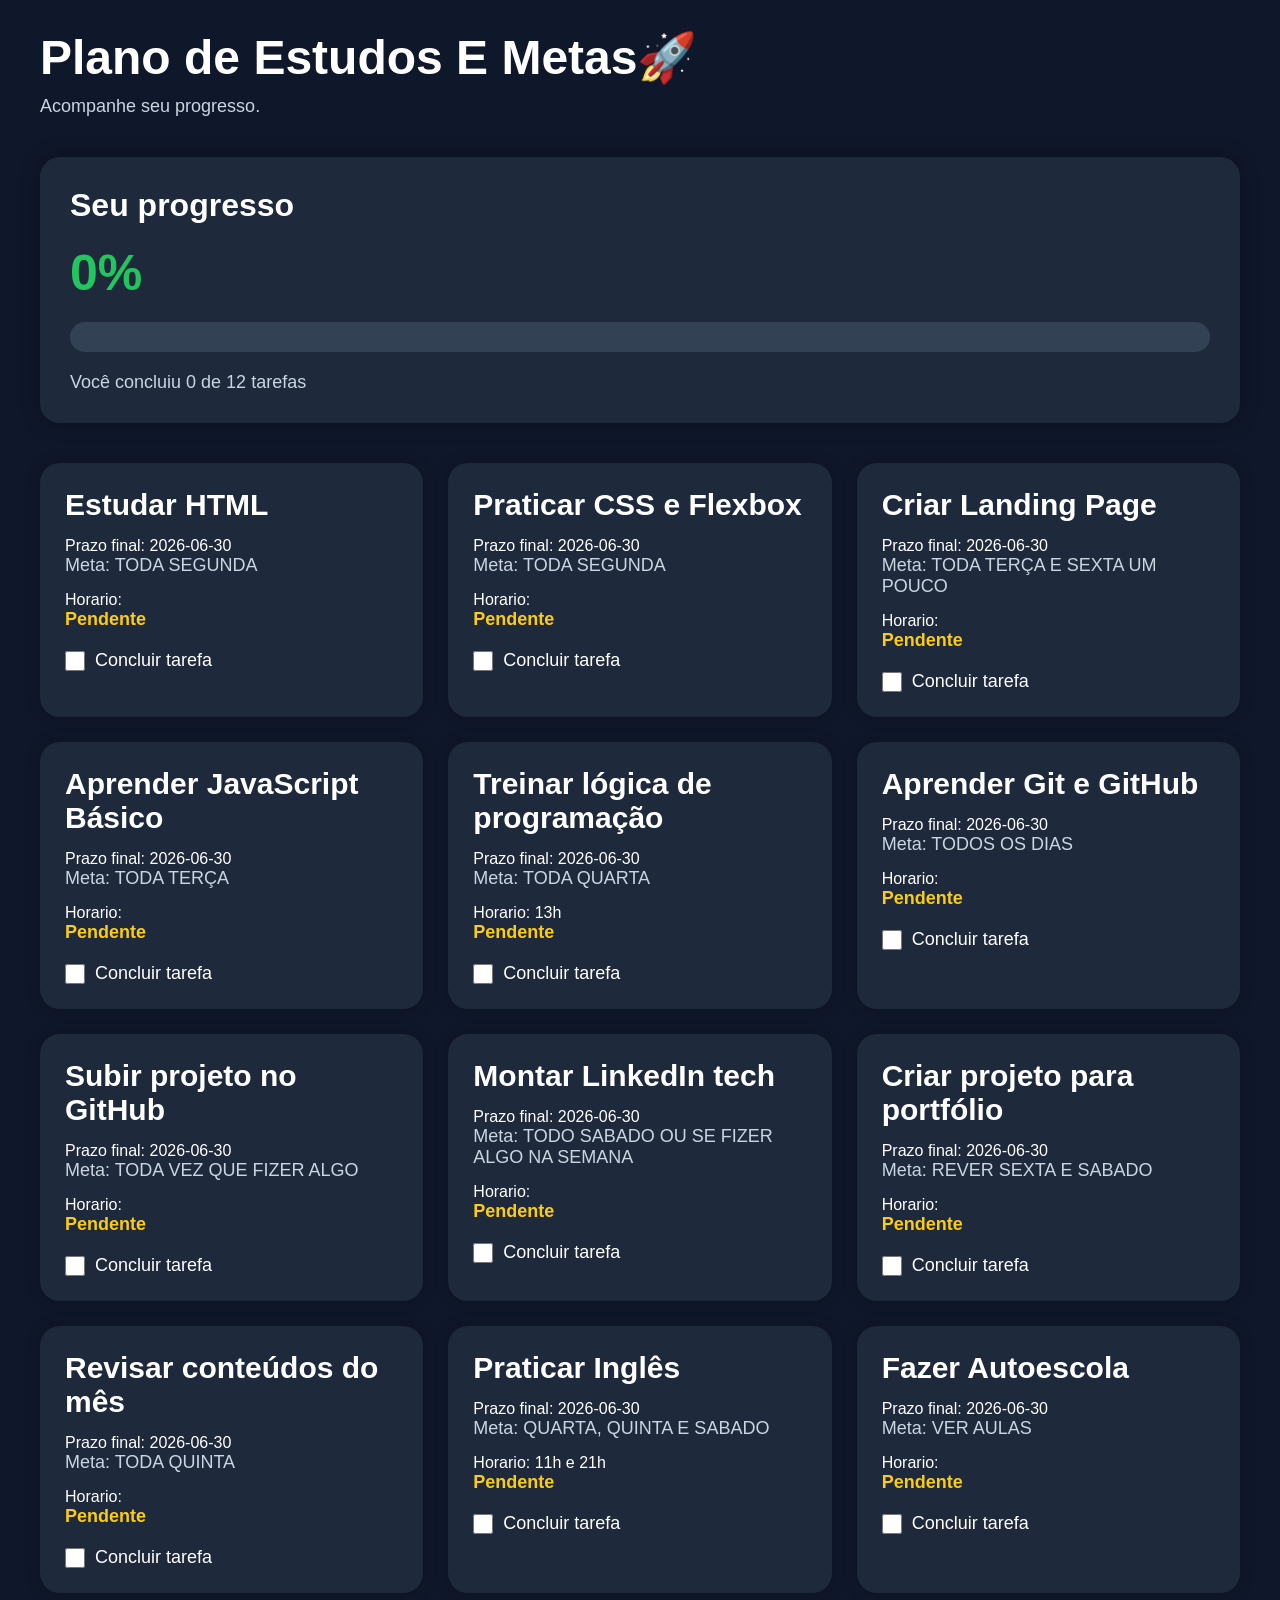
==== commit 336ff92e: "Arrumando detalhes e adicionando tarefas" ====
--- a/index.html
+++ b/index.html
@@ -12,7 +12,7 @@
   <div class="container">
 
     <div class="titulo">
-      <h1>Plano de Estudos 🚀</h1>
+      <h1>Plano de Estudos E Metas🚀</h1>
       <p>Acompanhe seu progresso.</p>
     </div>
 
